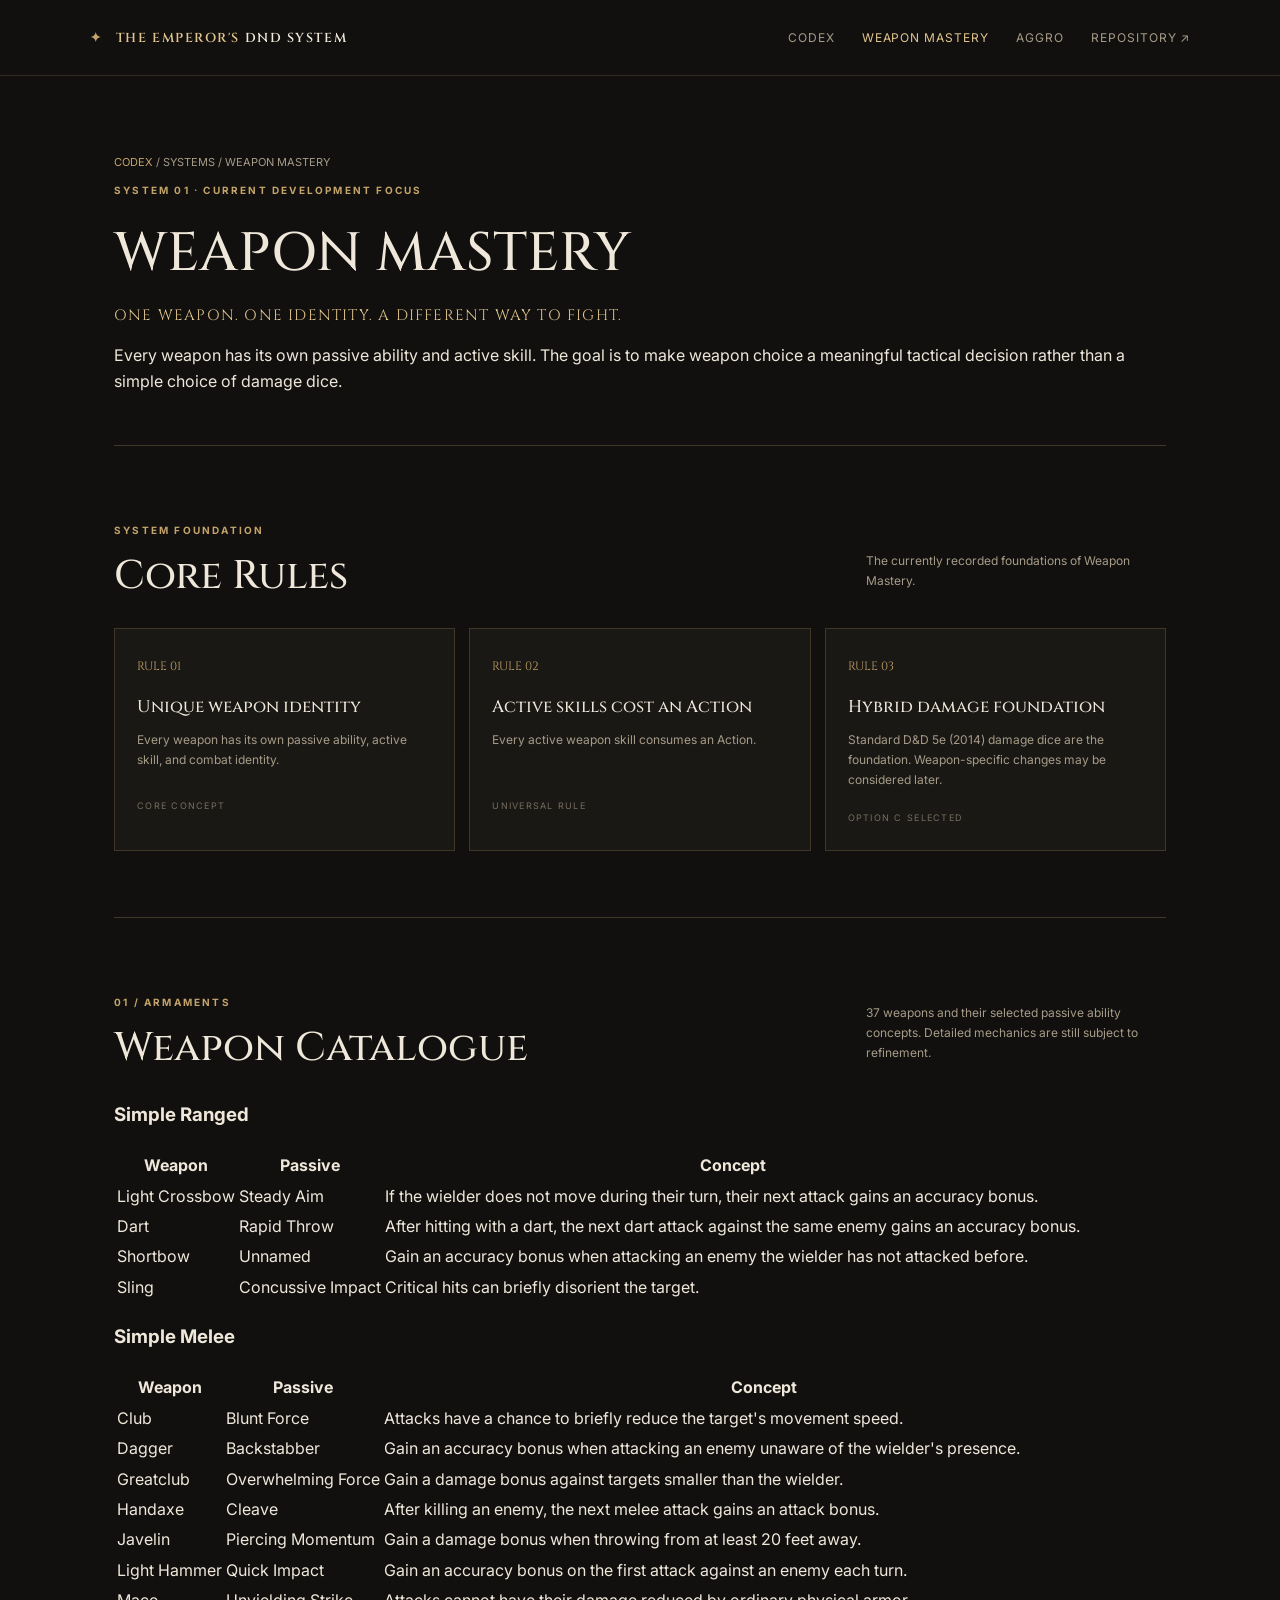
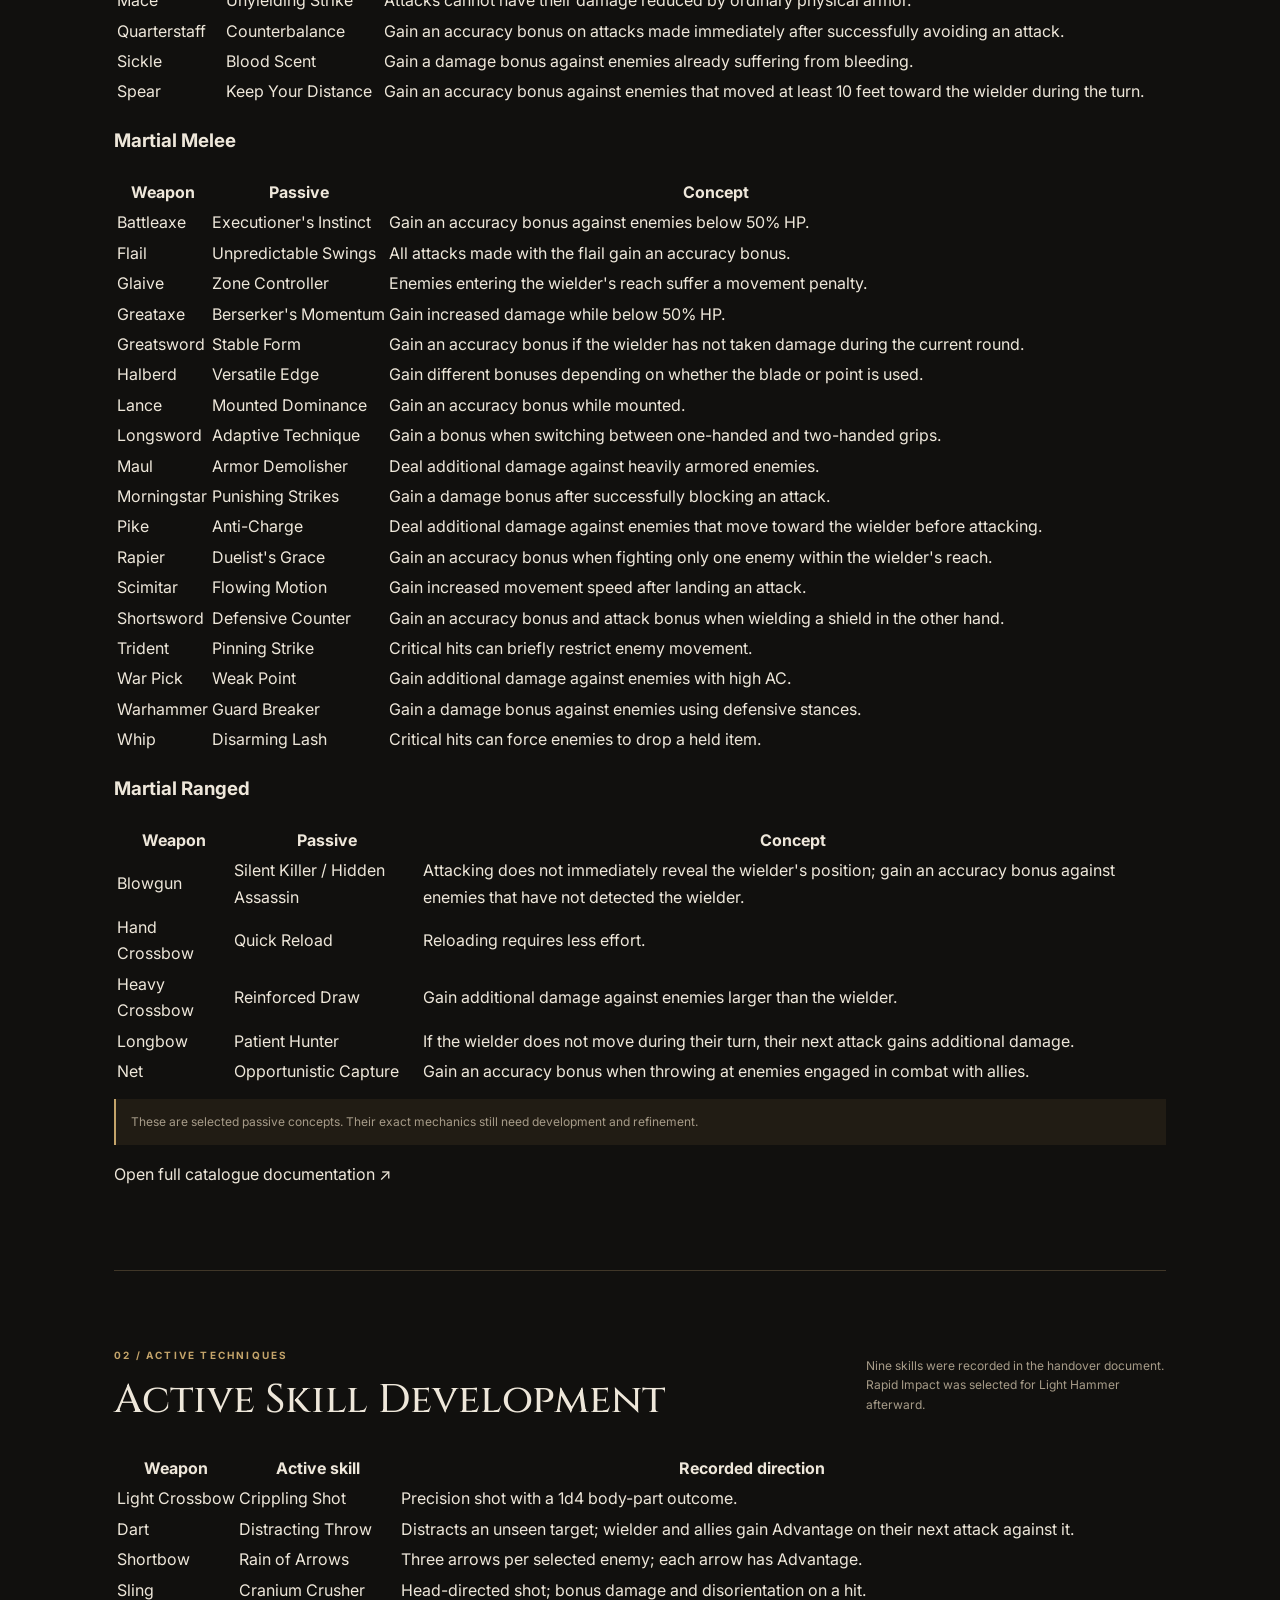
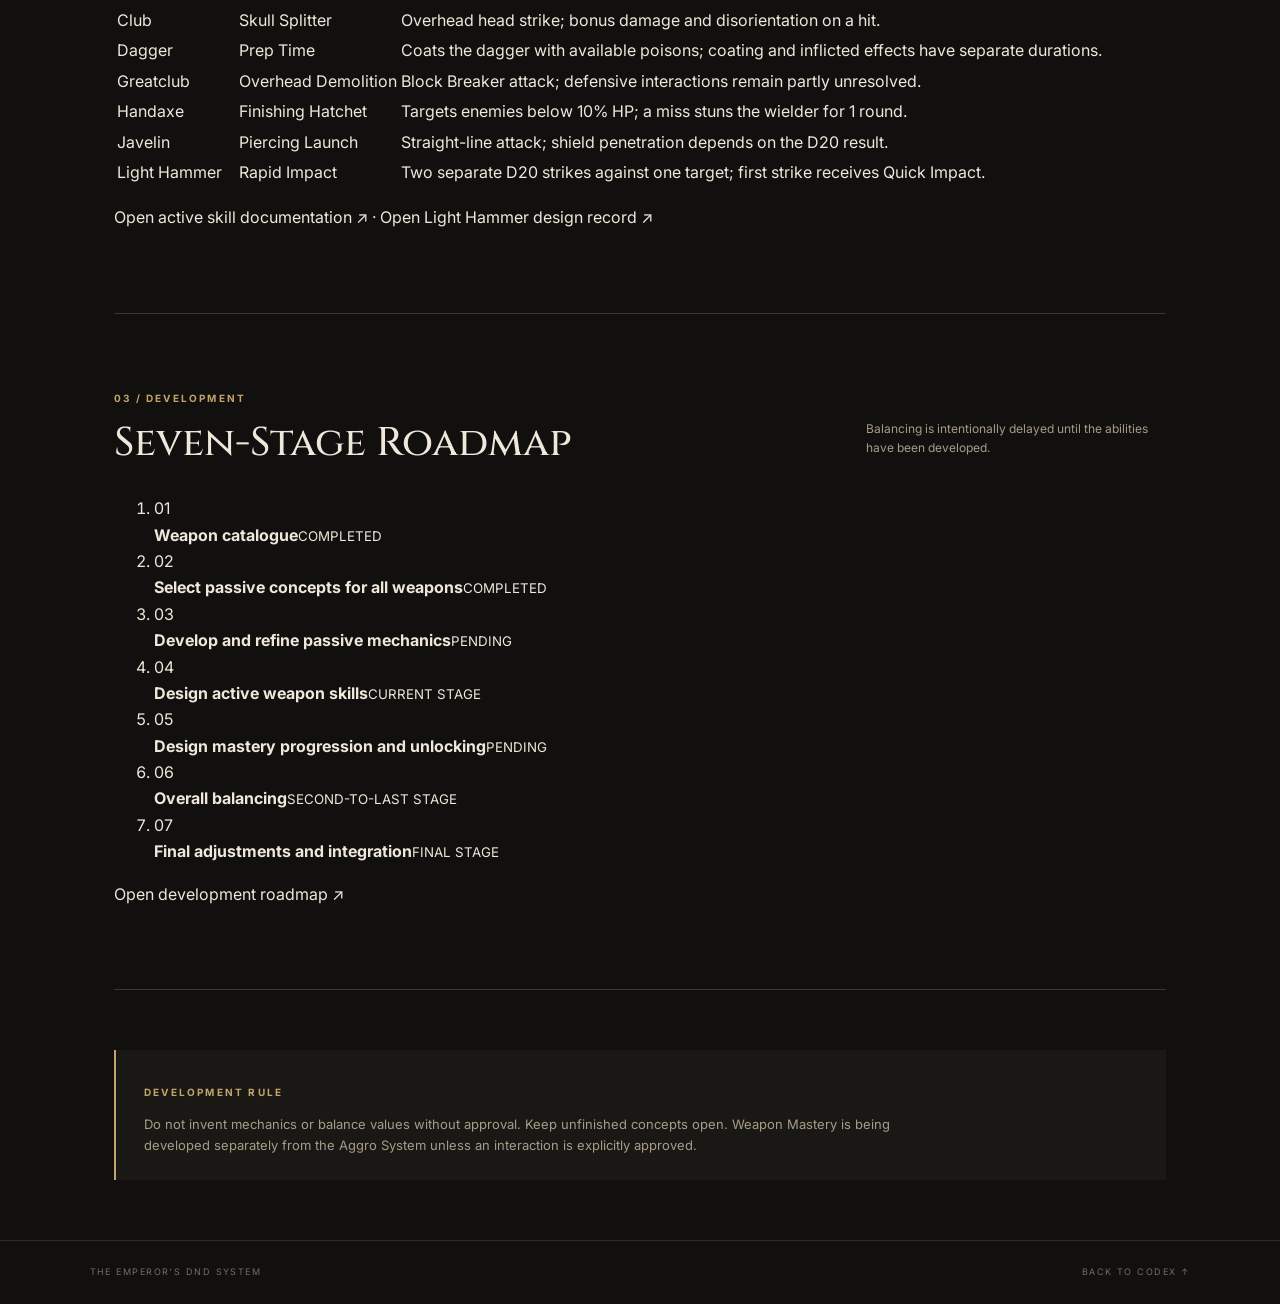
==== Weapon Master/index.html @ 781f1b22 "Add Weapon Mastery website section" ====
<!doctype html>
<html lang="en">
<head>
  <meta charset="utf-8">
  <meta name="viewport" content="width=device-width, initial-scale=1">
  <meta name="description" content="Weapon Mastery: the weapon catalogue, passive concepts, active skills, and development roadmap.">
  <title>Weapon Mastery | The Emperor's DND System</title>
  <link rel="stylesheet" href="../assets/css/style.css">
</head>
<body>
  <header class="site-header">
    <a class="wordmark" href="../index.html"><span class="wordmark-mark">✦</span> THE EMPEROR'S <span>DND SYSTEM</span></a>
    <nav aria-label="Main navigation">
      <a href="../index.html">Codex</a>
      <a class="active" href="index.html">Weapon Mastery</a>
      <a href="../systems/aggro-system.html">Aggro</a>
      <a href="https://github.com/NEXMD/THE-EMPERORS-DND-SYSTEM">Repository ↗</a>
    </nav>
  </header>
  <main>
    <section class="page-title">
      <p class="breadcrumb"><a href="../index.html">CODEX</a> / SYSTEMS / WEAPON MASTERY</p>
      <p class="eyebrow">SYSTEM 01 · CURRENT DEVELOPMENT FOCUS</p>
      <h1>WEAPON MASTERY</h1>
      <p class="subtitle">ONE WEAPON. ONE IDENTITY. A DIFFERENT WAY TO FIGHT.</p>
      <p class="page-intro">Every weapon has its own passive ability and active skill. The goal is to make weapon choice a meaningful tactical decision rather than a simple choice of damage dice.</p>
    </section>

    <section class="section-block">
      <div class="section-heading">
        <div><p class="eyebrow">SYSTEM FOUNDATION</p><h2>Core Rules</h2></div>
        <p class="section-note">The currently recorded foundations of Weapon Mastery.</p>
      </div>
      <div class="system-grid">
        <article class="system-card"><span>RULE 01</span><h3>Unique weapon identity</h3><p>Every weapon has its own passive ability, active skill, and combat identity.</p><small>CORE CONCEPT</small></article>
        <article class="system-card"><span>RULE 02</span><h3>Active skills cost an Action</h3><p>Every active weapon skill consumes an Action.</p><small>UNIVERSAL RULE</small></article>
        <article class="system-card"><span>RULE 03</span><h3>Hybrid damage foundation</h3><p>Standard D&amp;D 5e (2014) damage dice are the foundation. Weapon-specific changes may be considered later.</p><small>OPTION C SELECTED</small></article>
      </div>
    </section>

    <section class="section-block">
      <div class="section-heading">
        <div><p class="eyebrow">01 / ARMAMENTS</p><h2>Weapon Catalogue</h2></div>
        <p class="section-note">37 weapons and their selected passive ability concepts. Detailed mechanics are still subject to refinement.</p>
      </div>
      <div class="table-wrap">
        <h3 class="table-heading">Simple Ranged</h3>
        <table class="data-table"><thead><tr><th>Weapon</th><th>Passive</th><th>Concept</th></tr></thead><tbody>
          <tr><td>Light Crossbow</td><td>Steady Aim</td><td>If the wielder does not move during their turn, their next attack gains an accuracy bonus.</td></tr>
          <tr><td>Dart</td><td>Rapid Throw</td><td>After hitting with a dart, the next dart attack against the same enemy gains an accuracy bonus.</td></tr>
          <tr><td>Shortbow</td><td>Unnamed</td><td>Gain an accuracy bonus when attacking an enemy the wielder has not attacked before.</td></tr>
          <tr><td>Sling</td><td>Concussive Impact</td><td>Critical hits can briefly disorient the target.</td></tr>
        </tbody></table>

        <h3 class="table-heading">Simple Melee</h3>
        <table class="data-table"><thead><tr><th>Weapon</th><th>Passive</th><th>Concept</th></tr></thead><tbody>
          <tr><td>Club</td><td>Blunt Force</td><td>Attacks have a chance to briefly reduce the target's movement speed.</td></tr>
          <tr><td>Dagger</td><td>Backstabber</td><td>Gain an accuracy bonus when attacking an enemy unaware of the wielder's presence.</td></tr>
          <tr><td>Greatclub</td><td>Overwhelming Force</td><td>Gain a damage bonus against targets smaller than the wielder.</td></tr>
          <tr><td>Handaxe</td><td>Cleave</td><td>After killing an enemy, the next melee attack gains an attack bonus.</td></tr>
          <tr><td>Javelin</td><td>Piercing Momentum</td><td>Gain a damage bonus when throwing from at least 20 feet away.</td></tr>
          <tr><td>Light Hammer</td><td>Quick Impact</td><td>Gain an accuracy bonus on the first attack against an enemy each turn.</td></tr>
          <tr><td>Mace</td><td>Unyielding Strike</td><td>Attacks cannot have their damage reduced by ordinary physical armor.</td></tr>
          <tr><td>Quarterstaff</td><td>Counterbalance</td><td>Gain an accuracy bonus on attacks made immediately after successfully avoiding an attack.</td></tr>
          <tr><td>Sickle</td><td>Blood Scent</td><td>Gain a damage bonus against enemies already suffering from bleeding.</td></tr>
          <tr><td>Spear</td><td>Keep Your Distance</td><td>Gain an accuracy bonus against enemies that moved at least 10 feet toward the wielder during the turn.</td></tr>
        </tbody></table>

        <h3 class="table-heading">Martial Melee</h3>
        <table class="data-table"><thead><tr><th>Weapon</th><th>Passive</th><th>Concept</th></tr></thead><tbody>
          <tr><td>Battleaxe</td><td>Executioner's Instinct</td><td>Gain an accuracy bonus against enemies below 50% HP.</td></tr>
          <tr><td>Flail</td><td>Unpredictable Swings</td><td>All attacks made with the flail gain an accuracy bonus.</td></tr>
          <tr><td>Glaive</td><td>Zone Controller</td><td>Enemies entering the wielder's reach suffer a movement penalty.</td></tr>
          <tr><td>Greataxe</td><td>Berserker's Momentum</td><td>Gain increased damage while below 50% HP.</td></tr>
          <tr><td>Greatsword</td><td>Stable Form</td><td>Gain an accuracy bonus if the wielder has not taken damage during the current round.</td></tr>
          <tr><td>Halberd</td><td>Versatile Edge</td><td>Gain different bonuses depending on whether the blade or point is used.</td></tr>
          <tr><td>Lance</td><td>Mounted Dominance</td><td>Gain an accuracy bonus while mounted.</td></tr>
          <tr><td>Longsword</td><td>Adaptive Technique</td><td>Gain a bonus when switching between one-handed and two-handed grips.</td></tr>
          <tr><td>Maul</td><td>Armor Demolisher</td><td>Deal additional damage against heavily armored enemies.</td></tr>
          <tr><td>Morningstar</td><td>Punishing Strikes</td><td>Gain a damage bonus after successfully blocking an attack.</td></tr>
          <tr><td>Pike</td><td>Anti-Charge</td><td>Deal additional damage against enemies that move toward the wielder before attacking.</td></tr>
          <tr><td>Rapier</td><td>Duelist's Grace</td><td>Gain an accuracy bonus when fighting only one enemy within the wielder's reach.</td></tr>
          <tr><td>Scimitar</td><td>Flowing Motion</td><td>Gain increased movement speed after landing an attack.</td></tr>
          <tr><td>Shortsword</td><td>Defensive Counter</td><td>Gain an accuracy bonus and attack bonus when wielding a shield in the other hand.</td></tr>
          <tr><td>Trident</td><td>Pinning Strike</td><td>Critical hits can briefly restrict enemy movement.</td></tr>
          <tr><td>War Pick</td><td>Weak Point</td><td>Gain additional damage against enemies with high AC.</td></tr>
          <tr><td>Warhammer</td><td>Guard Breaker</td><td>Gain a damage bonus against enemies using defensive stances.</td></tr>
          <tr><td>Whip</td><td>Disarming Lash</td><td>Critical hits can force enemies to drop a held item.</td></tr>
        </tbody></table>

        <h3 class="table-heading">Martial Ranged</h3>
        <table class="data-table"><thead><tr><th>Weapon</th><th>Passive</th><th>Concept</th></tr></thead><tbody>
          <tr><td>Blowgun</td><td>Silent Killer / Hidden Assassin</td><td>Attacking does not immediately reveal the wielder's position; gain an accuracy bonus against enemies that have not detected the wielder.</td></tr>
          <tr><td>Hand Crossbow</td><td>Quick Reload</td><td>Reloading requires less effort.</td></tr>
          <tr><td>Heavy Crossbow</td><td>Reinforced Draw</td><td>Gain additional damage against enemies larger than the wielder.</td></tr>
          <tr><td>Longbow</td><td>Patient Hunter</td><td>If the wielder does not move during their turn, their next attack gains additional damage.</td></tr>
          <tr><td>Net</td><td>Opportunistic Capture</td><td>Gain an accuracy bonus when throwing at enemies engaged in combat with allies.</td></tr>
        </tbody></table>
      </div>
      <p class="notice">These are selected passive concepts. Their exact mechanics still need development and refinement.</p>
      <p><a class="text-link" href="Weapon%20Catalogue.md">Open full catalogue documentation ↗</a></p>
    </section>

    <section class="section-block">
      <div class="section-heading">
        <div><p class="eyebrow">02 / ACTIVE TECHNIQUES</p><h2>Active Skill Development</h2></div>
        <p class="section-note">Nine skills were recorded in the handover document. Rapid Impact was selected for Light Hammer afterward.</p>
      </div>
      <div class="table-wrap">
        <table class="data-table"><thead><tr><th>Weapon</th><th>Active skill</th><th>Recorded direction</th></tr></thead><tbody>
          <tr><td>Light Crossbow</td><td>Crippling Shot</td><td>Precision shot with a 1d4 body-part outcome.</td></tr>
          <tr><td>Dart</td><td>Distracting Throw</td><td>Distracts an unseen target; wielder and allies gain Advantage on their next attack against it.</td></tr>
          <tr><td>Shortbow</td><td>Rain of Arrows</td><td>Three arrows per selected enemy; each arrow has Advantage.</td></tr>
          <tr><td>Sling</td><td>Cranium Crusher</td><td>Head-directed shot; bonus damage and disorientation on a hit.</td></tr>
          <tr><td>Club</td><td>Skull Splitter</td><td>Overhead head strike; bonus damage and disorientation on a hit.</td></tr>
          <tr><td>Dagger</td><td>Prep Time</td><td>Coats the dagger with available poisons; coating and inflicted effects have separate durations.</td></tr>
          <tr><td>Greatclub</td><td>Overhead Demolition</td><td>Block Breaker attack; defensive interactions remain partly unresolved.</td></tr>
          <tr><td>Handaxe</td><td>Finishing Hatchet</td><td>Targets enemies below 10% HP; a miss stuns the wielder for 1 round.</td></tr>
          <tr><td>Javelin</td><td>Piercing Launch</td><td>Straight-line attack; shield penetration depends on the D20 result.</td></tr>
          <tr><td>Light Hammer</td><td><a href="../weapons/light-hammer.html">Rapid Impact</a></td><td>Two separate D20 strikes against one target; first strike receives Quick Impact.</td></tr>
        </tbody></table>
      </div>
      <p><a class="text-link" href="Active%20Skills.md">Open active skill documentation ↗</a> · <a class="text-link" href="Weapons/Light%20Hammer.md">Open Light Hammer design record ↗</a></p>
    </section>

    <section class="section-block">
      <div class="section-heading">
        <div><p class="eyebrow">03 / DEVELOPMENT</p><h2>Seven-Stage Roadmap</h2></div>
        <p class="section-note">Balancing is intentionally delayed until the abilities have been developed.</p>
      </div>
      <ol class="roadmap-list">
        <li class="complete"><span>01</span><div><strong>Weapon catalogue</strong><small>COMPLETED</small></div></li>
        <li class="complete"><span>02</span><div><strong>Select passive concepts for all weapons</strong><small>COMPLETED</small></div></li>
        <li><span>03</span><div><strong>Develop and refine passive mechanics</strong><small>PENDING</small></div></li>
        <li class="current"><span>04</span><div><strong>Design active weapon skills</strong><small>CURRENT STAGE</small></div></li>
        <li><span>05</span><div><strong>Design mastery progression and unlocking</strong><small>PENDING</small></div></li>
        <li><span>06</span><div><strong>Overall balancing</strong><small>SECOND-TO-LAST STAGE</small></div></li>
        <li><span>07</span><div><strong>Final adjustments and integration</strong><small>FINAL STAGE</small></div></li>
      </ol>
      <p><a class="text-link" href="Development%20Roadmap.md">Open development roadmap ↗</a></p>
    </section>

    <section class="archive-note">
      <p class="eyebrow">DEVELOPMENT RULE</p>
      <p>Do not invent mechanics or balance values without approval. Keep unfinished concepts open. Weapon Mastery is being developed separately from the Aggro System unless an interaction is explicitly approved.</p>
    </section>
  </main>
  <footer class="site-footer">
    <span>THE EMPEROR'S DND SYSTEM</span>
    <span><a href="../index.html">BACK TO CODEX ↑</a></span>
  </footer>
</body>
</html>
---- assets/css/style.css ----
@import url('https://fonts.googleapis.com/css2?family=Cinzel:wght@400;500;600;700&family=Inter:wght@400;500;600;700&display=swap');

:root {
  color-scheme: dark;
  --bg: #11100e;
  --panel: #1a1814;
  --panel-soft: #211e18;
  --line: #403728;
  --gold: #c4a46a;
  --gold-bright: #e0c58e;
  --text: #eee7da;
  --muted: #a69b88;
  --faint: #766d60;
  --serif: 'Cinzel', Georgia, serif;
  --sans: 'Inter', Arial, sans-serif;
}
* { box-sizing: border-box; }
html { scroll-behavior: smooth; }
body { margin: 0; background: var(--bg); color: var(--text); font-family: var(--sans); line-height: 1.65; }
a { color: inherit; text-decoration: none; }
.site-header { min-height: 76px; padding: 0 7vw; display: flex; align-items: center; justify-content: space-between; gap: 24px; border-bottom: 1px solid #302a21; background: rgba(17,16,14,.96); }
.wordmark { font: 600 13px var(--serif); letter-spacing: .12em; color: var(--gold-bright); white-space: nowrap; }
.wordmark span:last-child { color: var(--text); }
.wordmark-mark { color: var(--gold); margin-right: 9px; }
nav { display: flex; gap: 27px; align-items: center; }
nav a { color: var(--muted); font-size: 12px; letter-spacing: .08em; text-transform: uppercase; }
nav a:hover, nav a.active { color: var(--gold-bright); }
main { max-width: 1120px; margin: 0 auto; padding: 0 34px; }
.hero { min-height: 480px; padding: 100px 0 82px; position: relative; border-bottom: 1px solid var(--line); overflow: hidden; }
.eyebrow, .card-kicker { color: var(--gold); font-size: 10px; font-weight: 700; letter-spacing: .22em; text-transform: uppercase; }
.hero h1 { margin: 22px 0 18px; font: 500 clamp(38px, 7vw, 76px)/1.14 var(--serif); letter-spacing: .045em; }
.hero h1 em { color: var(--gold-bright); font-style: normal; }
.hero-copy { max-width: 530px; color: var(--muted); font-size: 15px; }
.primary-link { display: inline-flex; gap: 30px; align-items: center; margin-top: 28px; padding: 13px 18px; border: 1px solid var(--gold); color: var(--gold-bright); font-size: 11px; font-weight: 700; letter-spacing: .14em; }
.primary-link:hover { background: rgba(196,164,106,.1); }
.primary-link span { font-size: 17px; }
.hero-ornament { position: absolute; right: 7%; top: 100px; color: rgba(196,164,106,.13); font-size: clamp(130px, 24vw, 280px); line-height: 1; }
.section-block { padding: 66px 0; border-bottom: 1px solid var(--line); }
.section-heading { display: flex; justify-content: space-between; align-items: end; gap: 30px; margin-bottom: 25px; }
.section-heading h2, .page-title h1 { margin: 5px 0 0; font: 500 clamp(27px, 4vw, 40px) var(--serif); }
.section-note { max-width: 300px; color: var(--muted); font-size: 12px; }
.weapon-card { display: flex; align-items: center; gap: 25px; padding: 25px 28px; border: 1px solid var(--line); background: linear-gradient(110deg, var(--panel), #171511); transition: border-color .2s, transform .2s; }
.weapon-card:hover { border-color: var(--gold); transform: translateY(-2px); }
.weapon-symbol { width: 76px; height: 76px; display: grid; place-items: center; border: 1px solid #59482d; color: var(--gold-bright); font-size: 34px; background: #211c14; }
.weapon-card-copy { flex: 1; }
.card-kicker { margin: 0 0 3px; font-size: 9px; }
.weapon-card h3 { margin: 0; font: 500 24px var(--serif); }
.weapon-card-copy p:last-child { margin: 4px 0 0; color: var(--muted); font-size: 12px; }
.weapon-card-end { display: flex; align-items: center; gap: 24px; }
.status { padding: 5px 8px; border: 1px solid #665333; color: var(--gold-bright); font-size: 9px; letter-spacing: .12em; }
.arrow { color: var(--gold); font-size: 20px; }
.system-grid { display: grid; grid-template-columns: repeat(3, 1fr); gap: 14px; }
.system-card { min-height: 185px; padding: 22px; border: 1px solid var(--line); background: var(--panel); }
.system-card > span { color: var(--gold); font: 12px var(--serif); }
.system-card h3 { margin: 18px 0 7px; font: 500 17px var(--serif); }
.system-card p { min-height: 48px; color: var(--muted); font-size: 12px; }
.system-card small { color: var(--faint); font-size: 9px; letter-spacing: .14em; }
.archive-note { margin: 60px 0; padding: 24px 28px; border-left: 2px solid var(--gold); background: var(--panel); }
.archive-note p:last-child { max-width: 760px; margin-bottom: 0; color: var(--muted); font-size: 13px; }
.site-footer { padding: 24px 7vw; display: flex; justify-content: space-between; gap: 20px; border-top: 1px solid #302a21; color: var(--faint); font-size: 9px; letter-spacing: .16em; }
.page-title { padding: 66px 0 35px; border-bottom: 1px solid var(--line); }
.breadcrumb { color: var(--muted); font-size: 11px; }
.breadcrumb a { color: var(--gold); }
.page-title h1 { margin-top: 18px; font-size: clamp(34px, 5vw, 54px); }
.subtitle { color: var(--gold-bright); font: 15px var(--serif); letter-spacing: .08em; }
.profile-layout { display: grid; grid-template-columns: minmax(0, 1.7fr) minmax(220px, .8fr); gap: 22px; padding: 34px 0 70px; }
.content-panel, .side-panel { padding: 25px; border: 1px solid var(--line); background: var(--panel); }
.content-panel + .content-panel { margin-top: 18px; }
.content-panel h2, .side-panel h2 { margin: 0 0 15px; font: 500 19px var(--serif); color: var(--gold-bright); }
.content-panel p, .side-panel p { color: var(--muted); font-size: 13px; }
.skill-block { margin-top: 17px; padding: 18px; border: 1px solid #51432d; background: #211c14; }
.skill-block h3 { margin: 0; font: 500 17px var(--serif); }
.skill-type { color: var(--gold); font-size: 9px; font-weight: 700; letter-spacing: .16em; }
.skill-block p { margin-bottom: 0; }
.rule-list { padding-left: 19px; color: var(--muted); font-size: 13px; }
.rule-list li { padding: 4px 0 4px 5px; }
.rule-list strong { color: var(--text); }
.fact-row { padding: 12px 0; border-bottom: 1px solid #393126; }
.fact-row:last-child { border-bottom: 0; }
.fact-row span { display: block; color: var(--faint); font-size: 9px; letter-spacing: .13em; text-transform: uppercase; }
.fact-row strong { color: var(--text); font-size: 13px; font-weight: 500; }
.notice { padding: 13px 15px; border-left: 2px solid var(--gold); background: #211c14; color: var(--muted); font-size: 12px; }
@media (max-width: 720px) {
  .site-header { padding: 18px 22px; align-items: flex-start; flex-direction: column; }
  nav { flex-wrap: wrap; gap: 13px 20px; }
  main { padding: 0 22px; }
  .hero { min-height: 420px; padding-top: 75px; }
  .hero-ornament { right: 0; top: 190px; }
  .section-heading { align-items: flex-start; flex-direction: column; gap: 5px; }
  .weapon-card { gap: 14px; padding: 17px; }
  .weapon-symbol { width: 54px; height: 54px; font-size: 25px; }
  .weapon-card h3 { font-size: 19px; }
  .weapon-card-end { gap: 8px; flex-direction: column; align-items: flex-end; }
  .system-grid, .profile-layout { grid-template-columns: 1fr; }
  .system-card { min-height: 0; }
  .site-footer { padding: 20px 22px; flex-direction: column; }
}
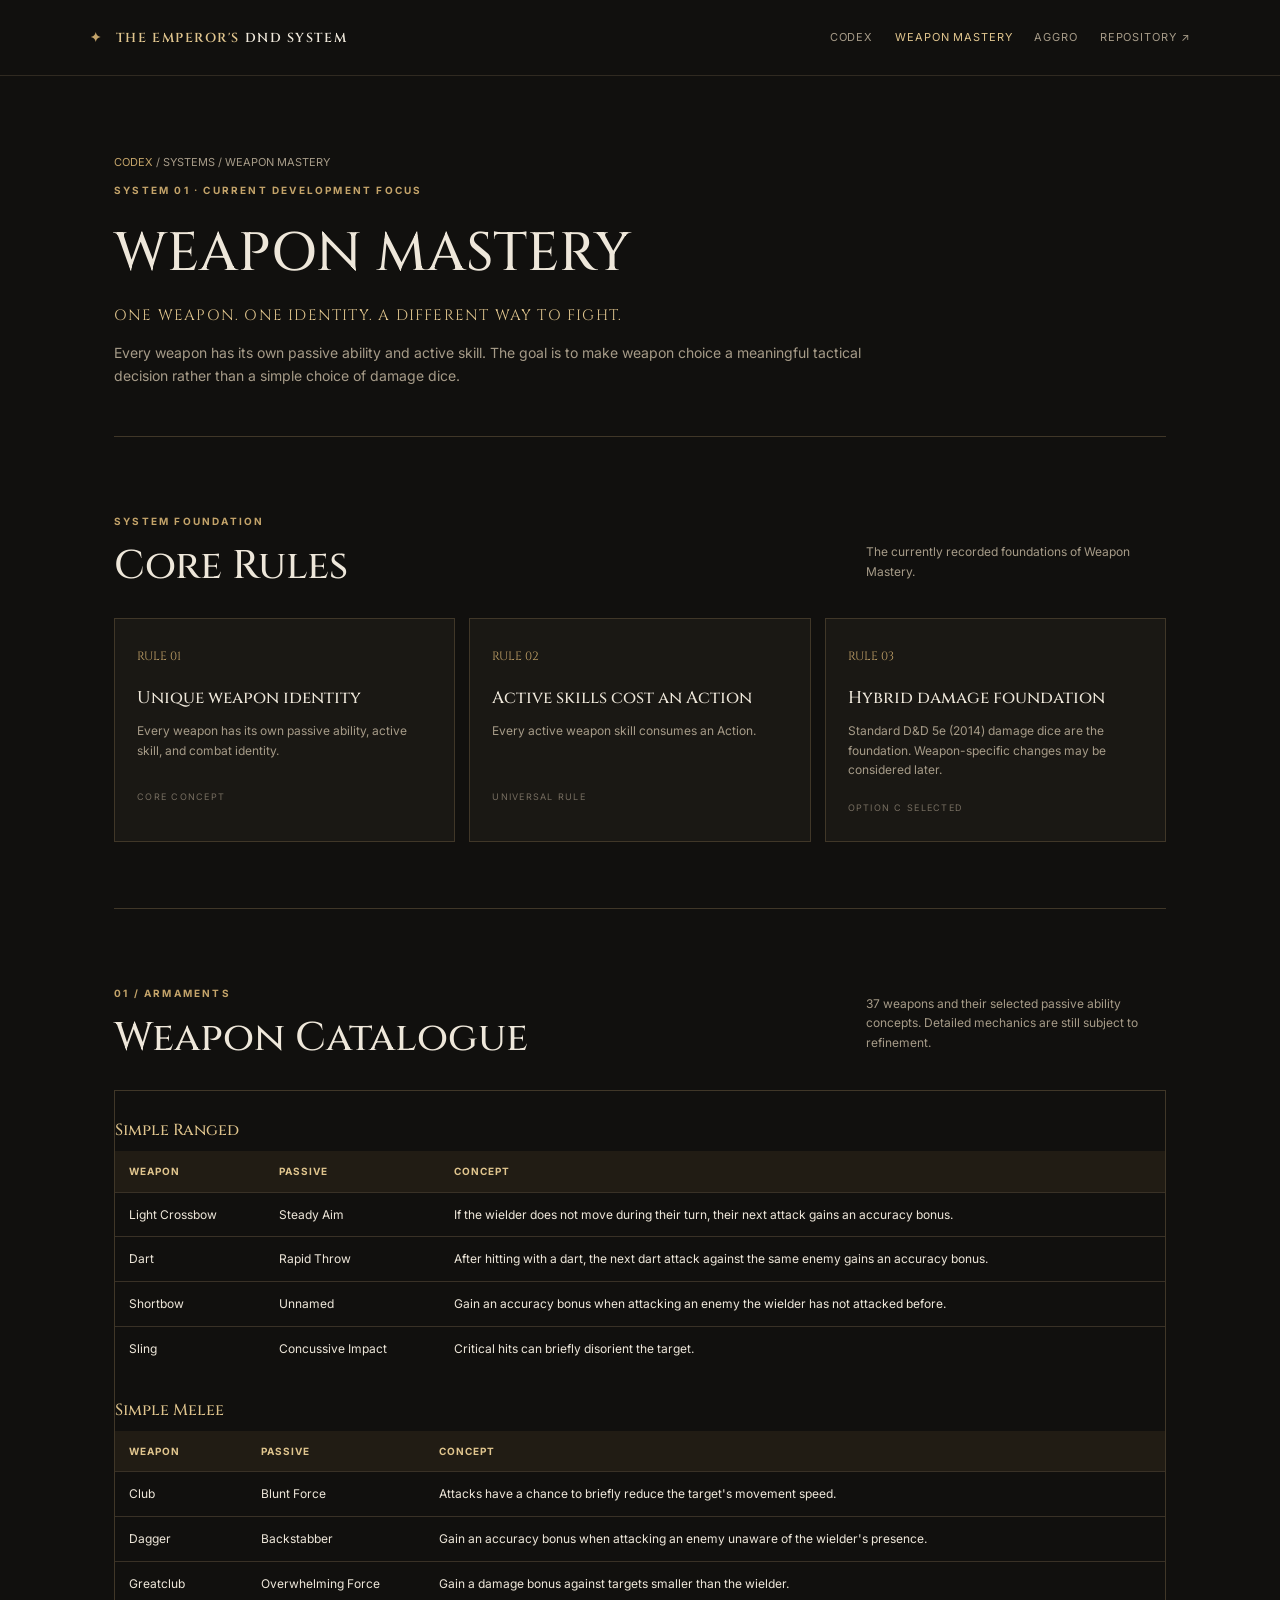
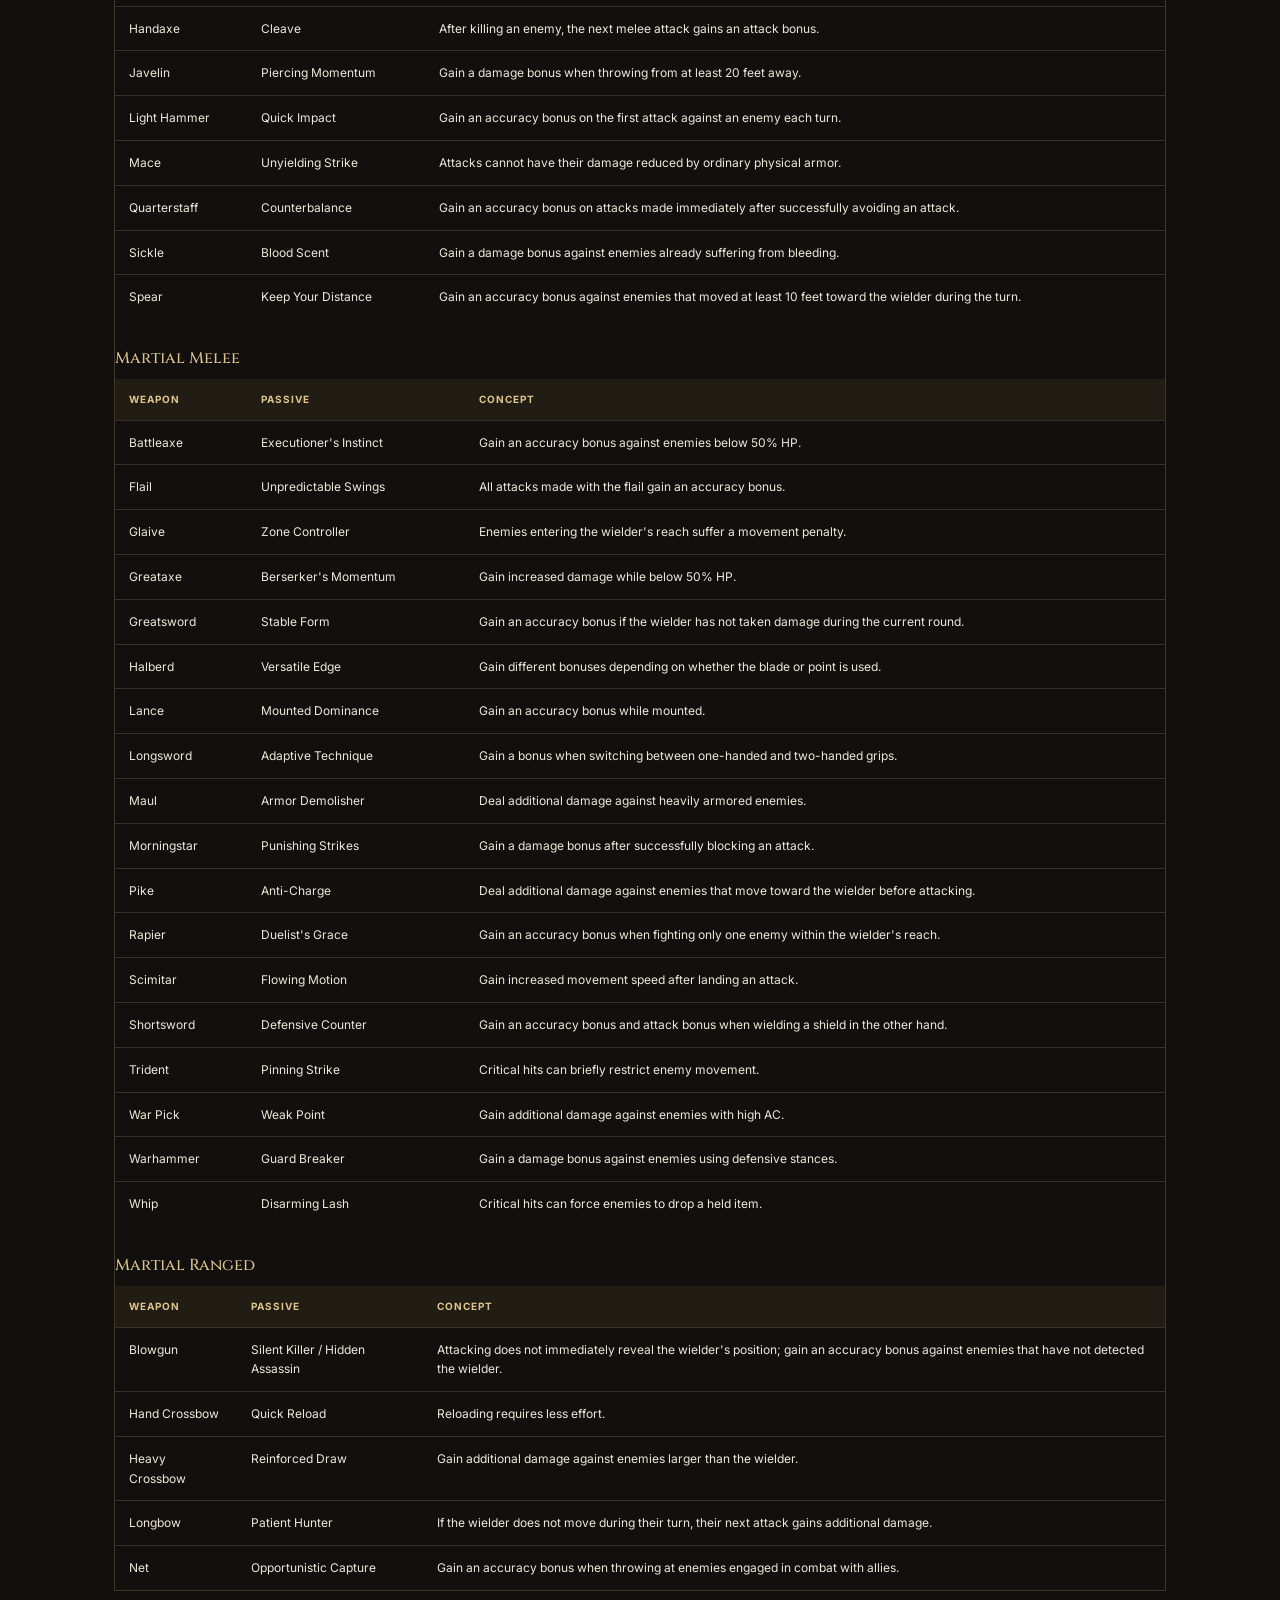
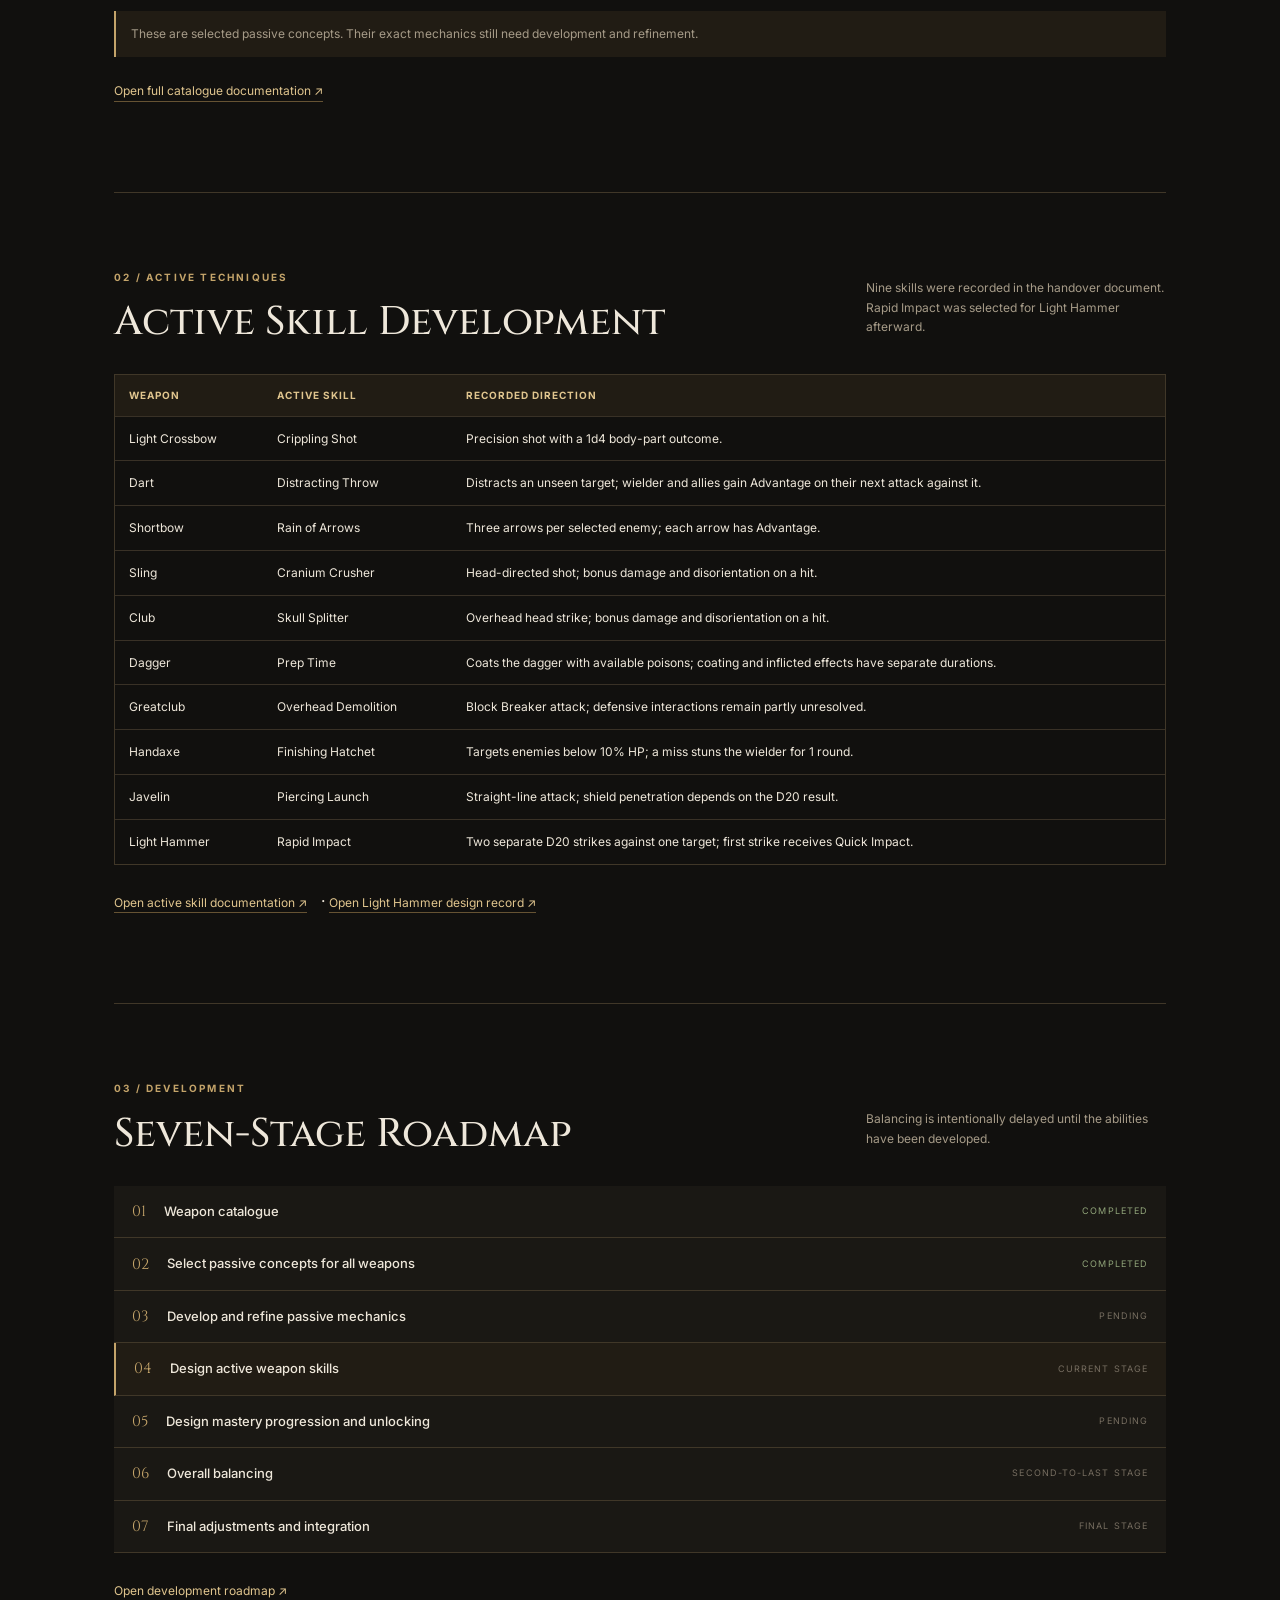
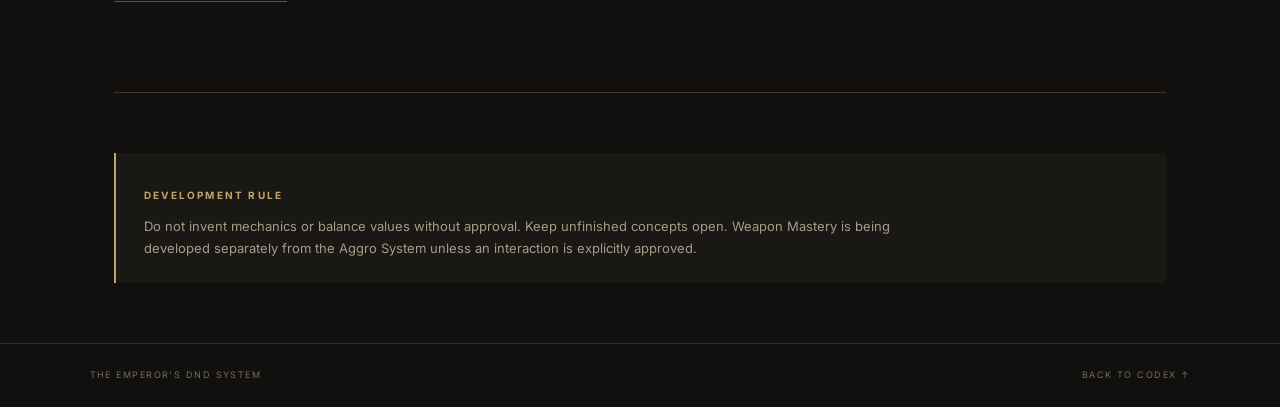
==== commit 8e615ad7: "Fix handbook links to open repository documentation" ====
--- a/Weapon Master/index.html
+++ b/Weapon Master/index.html
@@ -98,7 +98,7 @@
         </tbody></table>
       </div>
       <p class="notice">These are selected passive concepts. Their exact mechanics still need development and refinement.</p>
-      <p><a class="text-link" href="Weapon%20Catalogue.md">Open full catalogue documentation ↗</a></p>
+      <p><a class="text-link" href="https://github.com/NEXMD/THE-EMPERORS-DND-SYSTEM/blob/main/Weapon%20Master/Weapon%20Catalogue.md">Open full catalogue documentation ↗</a></p>
     </section>
 
     <section class="section-block">
@@ -120,7 +120,7 @@
           <tr><td>Light Hammer</td><td><a href="../weapons/light-hammer.html">Rapid Impact</a></td><td>Two separate D20 strikes against one target; first strike receives Quick Impact.</td></tr>
         </tbody></table>
       </div>
-      <p><a class="text-link" href="Active%20Skills.md">Open active skill documentation ↗</a> · <a class="text-link" href="Weapons/Light%20Hammer.md">Open Light Hammer design record ↗</a></p>
+      <p><a class="text-link" href="https://github.com/NEXMD/THE-EMPERORS-DND-SYSTEM/blob/main/Weapon%20Master/Active%20Skills.md">Open active skill documentation ↗</a> · <a class="text-link" href="https://github.com/NEXMD/THE-EMPERORS-DND-SYSTEM/blob/main/Weapon%20Master/Weapons/Light%20Hammer.md">Open Light Hammer design record ↗</a></p>
     </section>
 
     <section class="section-block">
@@ -137,7 +137,7 @@
         <li><span>06</span><div><strong>Overall balancing</strong><small>SECOND-TO-LAST STAGE</small></div></li>
         <li><span>07</span><div><strong>Final adjustments and integration</strong><small>FINAL STAGE</small></div></li>
       </ol>
-      <p><a class="text-link" href="Development%20Roadmap.md">Open development roadmap ↗</a></p>
+      <p><a class="text-link" href="https://github.com/NEXMD/THE-EMPERORS-DND-SYSTEM/blob/main/Weapon%20Master/Development%20Roadmap.md">Open development roadmap ↗</a></p>
     </section>
 
     <section class="archive-note">
--- a/assets/css/style.css
+++ b/assets/css/style.css
@@ -22,8 +22,8 @@
 .wordmark { font: 600 13px var(--serif); letter-spacing: .12em; color: var(--gold-bright); white-space: nowrap; }
 .wordmark span:last-child { color: var(--text); }
 .wordmark-mark { color: var(--gold); margin-right: 9px; }
-nav { display: flex; gap: 27px; align-items: center; }
-nav a { color: var(--muted); font-size: 12px; letter-spacing: .08em; text-transform: uppercase; }
+nav { display: flex; gap: 22px; align-items: center; }
+nav a { color: var(--muted); font-size: 11px; letter-spacing: .08em; text-transform: uppercase; }
 nav a:hover, nav a.active { color: var(--gold-bright); }
 main { max-width: 1120px; margin: 0 auto; padding: 0 34px; }
 .hero { min-height: 480px; padding: 100px 0 82px; position: relative; border-bottom: 1px solid var(--line); overflow: hidden; }
@@ -50,11 +50,14 @@
 .status { padding: 5px 8px; border: 1px solid #665333; color: var(--gold-bright); font-size: 9px; letter-spacing: .12em; }
 .arrow { color: var(--gold); font-size: 20px; }
 .system-grid { display: grid; grid-template-columns: repeat(3, 1fr); gap: 14px; }
+.system-grid.two { grid-template-columns: repeat(2, minmax(0, 1fr)); }
 .system-card { min-height: 185px; padding: 22px; border: 1px solid var(--line); background: var(--panel); }
 .system-card > span { color: var(--gold); font: 12px var(--serif); }
 .system-card h3 { margin: 18px 0 7px; font: 500 17px var(--serif); }
 .system-card p { min-height: 48px; color: var(--muted); font-size: 12px; }
 .system-card small { color: var(--faint); font-size: 9px; letter-spacing: .14em; }
+.system-card-link { display: block; transition: border-color .2s, transform .2s; }
+.system-card-link:hover { border-color: var(--gold); transform: translateY(-2px); }
 .archive-note { margin: 60px 0; padding: 24px 28px; border-left: 2px solid var(--gold); background: var(--panel); }
 .archive-note p:last-child { max-width: 760px; margin-bottom: 0; color: var(--muted); font-size: 13px; }
 .site-footer { padding: 24px 7vw; display: flex; justify-content: space-between; gap: 20px; border-top: 1px solid #302a21; color: var(--faint); font-size: 9px; letter-spacing: .16em; }
@@ -63,6 +66,8 @@
 .breadcrumb a { color: var(--gold); }
 .page-title h1 { margin-top: 18px; font-size: clamp(34px, 5vw, 54px); }
 .subtitle { color: var(--gold-bright); font: 15px var(--serif); letter-spacing: .08em; }
+.page-intro { max-width: 760px; color: var(--muted); font-size: 14px; }
+.status-line { display: flex; align-items: center; flex-wrap: wrap; gap: 12px; color: var(--muted); font-size: 11px; }
 .profile-layout { display: grid; grid-template-columns: minmax(0, 1.7fr) minmax(220px, .8fr); gap: 22px; padding: 34px 0 70px; }
 .content-panel, .side-panel { padding: 25px; border: 1px solid var(--line); background: var(--panel); }
 .content-panel + .content-panel { margin-top: 18px; }
@@ -80,9 +85,31 @@
 .fact-row span { display: block; color: var(--faint); font-size: 9px; letter-spacing: .13em; text-transform: uppercase; }
 .fact-row strong { color: var(--text); font-size: 13px; font-weight: 500; }
 .notice { padding: 13px 15px; border-left: 2px solid var(--gold); background: #211c14; color: var(--muted); font-size: 12px; }
+.table-wrap { width: 100%; overflow-x: auto; margin: 20px 0; border: 1px solid var(--line); }
+.data-table { width: 100%; min-width: 620px; border-collapse: collapse; text-align: left; font-size: 12px; }
+.data-table th { color: var(--gold-bright); background: #211c14; font-size: 10px; letter-spacing: .1em; text-transform: uppercase; }
+.data-table th, .data-table td { padding: 12px 14px; border-bottom: 1px solid #393126; vertical-align: top; }
+.data-table tbody tr:last-child td { border-bottom: 0; }
+.data-table tbody tr:hover { background: rgba(196,164,106,.045); }
+.table-heading { margin: 28px 0 10px; color: var(--gold-bright); font: 500 16px var(--serif); }
+.text-link { display: inline-block; margin: 8px 10px 8px 0; color: var(--gold-bright); font-size: 12px; border-bottom: 1px solid #665333; }
+.text-link:hover { color: var(--text); }
+.feature-stat { display: flex; align-items: baseline; gap: 18px; padding: 20px 24px; border: 1px solid var(--line); background: var(--panel); }
+.feature-stat strong { color: var(--gold-bright); font: 500 54px var(--serif); }
+.feature-stat span { color: var(--muted); font-size: 10px; letter-spacing: .16em; }
+.formula-panel { margin: 22px 0 12px; padding: 20px 22px; border: 1px solid #51432d; background: #211c14; }
+.formula-panel p { margin: 8px 0 0; color: var(--gold-bright); font: 500 22px var(--serif); }
+.roadmap-list { list-style: none; margin: 20px 0; padding: 0; }
+.roadmap-list li { display: flex; align-items: center; gap: 18px; padding: 15px 18px; border-bottom: 1px solid var(--line); background: var(--panel); }
+.roadmap-list li > span { color: var(--gold); font: 15px var(--serif); }
+.roadmap-list li div { display: flex; justify-content: space-between; align-items: center; flex: 1; gap: 15px; }
+.roadmap-list li strong { font-size: 13px; font-weight: 500; }
+.roadmap-list li small { color: var(--faint); font-size: 9px; letter-spacing: .12em; }
+.roadmap-list li.complete small { color: #91a57a; }
+.roadmap-list li.current { border-left: 2px solid var(--gold); background: #211c14; }
 @media (max-width: 720px) {
   .site-header { padding: 18px 22px; align-items: flex-start; flex-direction: column; }
-  nav { flex-wrap: wrap; gap: 13px 20px; }
+  nav { flex-wrap: wrap; gap: 13px 17px; }
   main { padding: 0 22px; }
   .hero { min-height: 420px; padding-top: 75px; }
   .hero-ornament { right: 0; top: 190px; }
@@ -91,7 +118,8 @@
   .weapon-symbol { width: 54px; height: 54px; font-size: 25px; }
   .weapon-card h3 { font-size: 19px; }
   .weapon-card-end { gap: 8px; flex-direction: column; align-items: flex-end; }
-  .system-grid, .profile-layout { grid-template-columns: 1fr; }
+  .system-grid, .system-grid.two, .profile-layout { grid-template-columns: 1fr; }
   .system-card { min-height: 0; }
   .site-footer { padding: 20px 22px; flex-direction: column; }
+  .roadmap-list li div { align-items: flex-start; flex-direction: column; gap: 2px; }
 }
